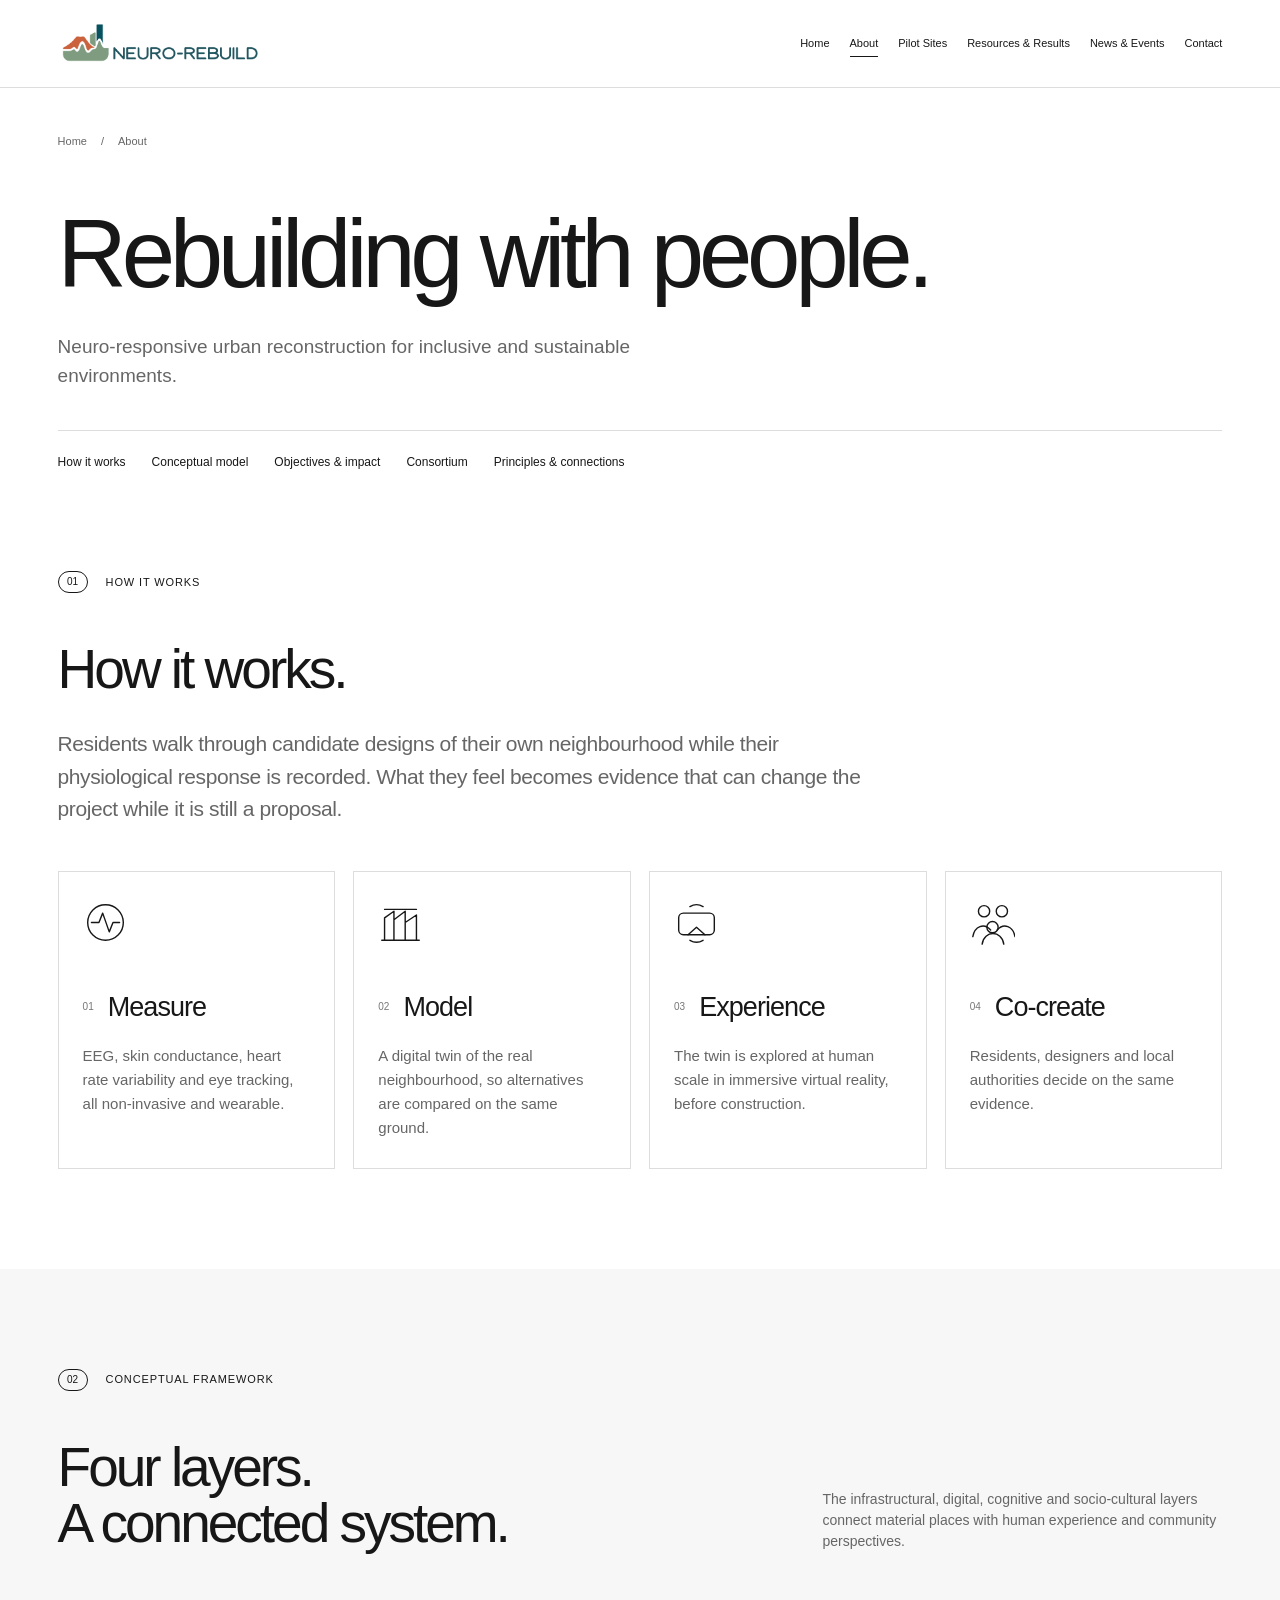
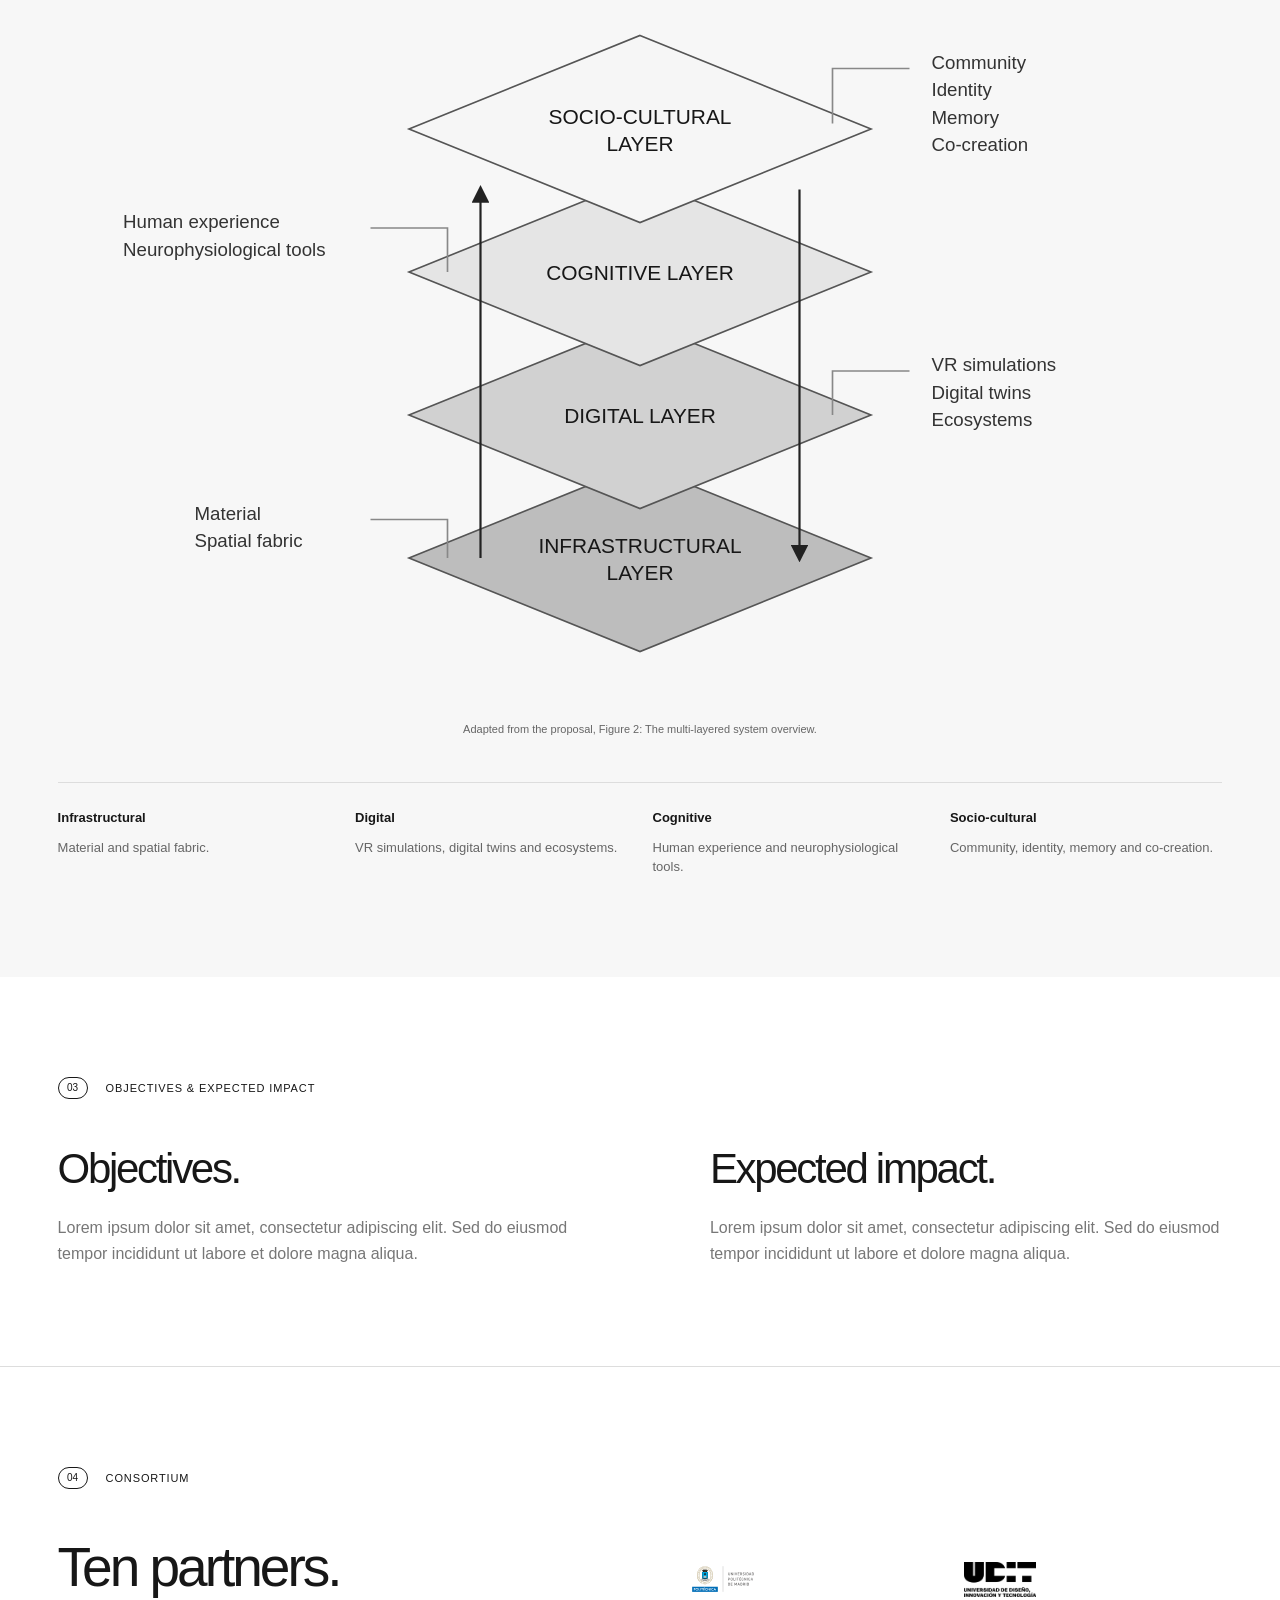
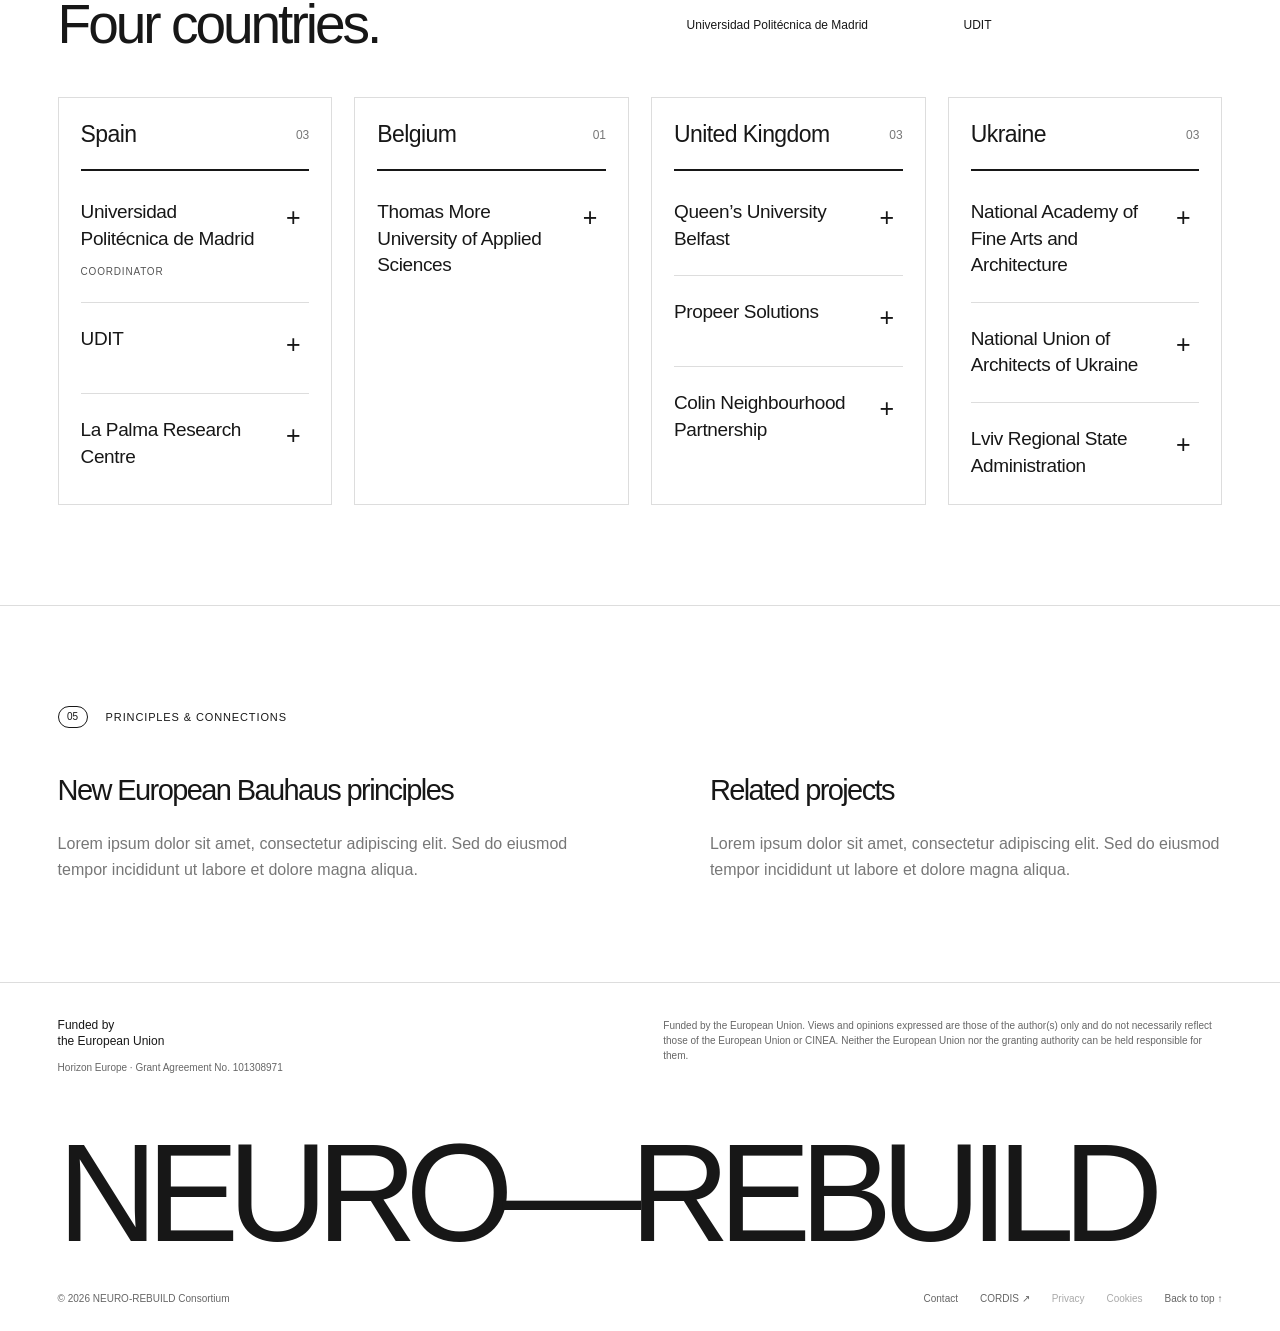
==== html/about.html @ ba74613d "subir web a github" ====
<!doctype html>
<html lang="en">
<head>
  <meta charset="utf-8">
  <meta name="viewport" content="width=device-width, initial-scale=1">
  <meta name="description" content="People-centred urban reconstruction. Explore the NEURO-REBUILD project, its approach and three pilot places.">
  <meta name="theme-color" content="#ffffff">
  <title>About — NEURO-REBUILD</title>
  <link rel="icon" href="../assets/favicon.svg" type="image/svg+xml">
  <link rel="stylesheet" href="../css/styles.css">
  <script src="../js/content.js" defer></script>
  <script src="../js/script.js" defer></script>
  <script src="../js/modules.js" defer></script>
<script src="../js/partners.js" defer></script>
</head>
<body id="top">
<a class="skip" href="#main">Skip to content</a>
<header class="header wrap"><a class="brand" href="index.html" aria-label="NEURO-REBUILD home"><img src="../assets/NeuroRebuild.png" alt="NEURO-REBUILD" width="2410" height="578"></a>

<button class="menu" aria-controls="navigation" aria-expanded="false" aria-label="Open menu"><span></span><span></span></button>

<nav id="navigation" aria-label="Main navigation"><a href="index.html">Home</a><a href="about.html" aria-current="page">About</a><a href="pilots.html">Pilot Sites</a><a href="resources.html">Resources & Results</a><a href="news.html">News &amp; Events</a><a href="contact.html">Contact</a></nav></header>

<main id="main">
<section class="page-hero wrap">
<div class="breadcrumb"><a href="index.html">Home</a><span>/</span><span>About</span></div>
<h1 class="destination-title">Rebuilding with people.</h1>
<p class="destination-intro">Neuro-responsive urban reconstruction for inclusive and sustainable environments.</p>
<nav class="about-sections" aria-label="About sections"><a href="#how-it-works">How it works</a><a href="#concept-model">Conceptual model</a><a href="#objectives">Objectives & impact</a><a href="#consortium">Consortium</a><a href="#principles">Principles & connections</a></nav></section>
<section class="section wrap how-it-works" id="how-it-works">
<div class="section-label"><span>01</span>HOW IT WORKS</div>
<h2>How it works.</h2>
<p class="how-intro">Residents walk through candidate designs of their own neighbourhood while their physiological response is recorded. What they feel becomes evidence that can change the project while it is still a proposal.</p>
<div class="methods-grid">
<article class="method-card"><svg viewBox="0 0 48 48" aria-hidden="true"><circle cx="24" cy="24" r="19"/><path d="M9 24h8l4-10 7 20 4-10h7"/></svg>
<h3><span>01</span>Measure</h3>
<p>EEG, skin conductance, heart rate variability and eye tracking, all non-invasive and wearable.</p></article>
<article class="method-card"><svg viewBox="0 0 48 48" aria-hidden="true"><path d="M4 43h40M7 43V19l10-7v31m0-22 12-9v31m0-19 12-8v27M7 10h34"/></svg>
<h3><span>02</span>Model</h3>
<p>A digital twin of the real neighbourhood, so alternatives are compared on the same ground.</p></article>
<article class="method-card"><svg viewBox="0 0 48 48" aria-hidden="true"><rect x="5" y="14" width="38" height="23" rx="5"/><path d="m15 37 9-8 9 8M17 7c5-3 9-3 14 0M17 43c5 3 9 3 14 0"/></svg>
<h3><span>03</span>Experience</h3>
<p>The twin is explored at human scale in immersive virtual reality, before construction.</p></article>
<article class="method-card"><svg viewBox="0 0 48 48" aria-hidden="true"><circle cx="15" cy="12" r="6"/><circle cx="34" cy="12" r="6"/><circle cx="24" cy="29" r="6"/><path d="M3 39c2-11 12-15 19-7m26 7c-2-11-12-15-19-7M13 47c2-15 21-15 23 0"/></svg>
<h3><span>04</span>Co-create</h3>
<p>Residents, designers and local authorities decide on the same evidence.</p></article></div></section>
<section class="section wrap conceptual-section" id="concept-model">
<div class="section-label"><span>02</span>CONCEPTUAL FRAMEWORK</div>
<div class="section-heading">
<h2>Four layers.<br>A connected system.</h2>
<p>The infrastructural, digital, cognitive and socio-cultural layers connect material places with human experience and community perspectives.</p></div>
<figure class="proposal-model"><img class="proposal-model-desktop" src="../assets/conceptual-model.svg" width="1000" height="640" alt="Four layers connected in both directions: infrastructural, digital, cognitive and socio-cultural. Their components are described below.">
<div class="proposal-model-mobile"><span class="eyebrow">EXCHANGE BETWEEN LAYERS ↕</span><ol><li><span>Socio-cultural</span>
<p>Community · Identity · Memory · Co-creation</p></li><li><span>Cognitive</span>
<p>Human experience · Neurophysiological tools</p></li><li><span>Digital</span>
<p>VR simulations · Digital twins · Ecosystems</p></li><li><span>Infrastructural</span>
<p>Material · Spatial fabric</p></li></ol></div><figcaption>Adapted from the proposal, Figure 2: The multi-layered system overview.</figcaption></figure><dl class="model-key">
<div><dt>Infrastructural</dt><dd>Material and spatial fabric.</dd></div>
<div><dt>Digital</dt><dd>VR simulations, digital twins and ecosystems.</dd></div>
<div><dt>Cognitive</dt><dd>Human experience and neurophysiological tools.</dd></div>
<div><dt>Socio-cultural</dt><dd>Community, identity, memory and co-creation.</dd></div></dl></section>
<section class="section wrap" id="objectives">
<div class="section-label"><span>03</span>OBJECTIVES & EXPECTED IMPACT</div>
<div class="about-copy-grid">
<div>
<h2>Objectives.</h2>
<p class="placeholder-copy">Lorem ipsum dolor sit amet, consectetur adipiscing elit. Sed do eiusmod tempor incididunt ut labore et dolore magna aliqua.</p></div>
<div>
<h2>Expected impact.</h2>
<p class="placeholder-copy">Lorem ipsum dolor sit amet, consectetur adipiscing elit. Sed do eiusmod tempor incididunt ut labore et dolore magna aliqua.</p></div></div></section>
<section class="section wrap consortium-section" id="consortium">
<div class="section-label"><span>04</span>CONSORTIUM</div>
<div class="section-heading">
<h2>Ten partners.<br>Four countries.</h2><div class="partner-rotation" data-partner-rotation aria-label="Consortium partners"><div class="partner-pair"><div class="rotating-partner"><span>Universidad Politécnica de Madrid</span></div><div class="rotating-partner"><span>UDIT</span></div></div></div></div>
<div class="partners-grid">
<section class="partner-country">
<h3>Spain<span>03</span></h3><ul><li data-partner><details class="partner-description"><summary><div><h4>Universidad Politécnica de Madrid</h4><span class="partner-role">Coordinator</span></div><span class="partner-toggle" aria-hidden="true">+</span></summary>
<p class="placeholder-copy">Lorem ipsum dolor sit amet, consectetur adipiscing elit. Sed do eiusmod tempor incididunt ut labore et dolore magna aliqua.</p></details></li><li data-partner><details class="partner-description"><summary><div><h4>UDIT</h4></div><span class="partner-toggle" aria-hidden="true">+</span></summary>
<p class="placeholder-copy">Lorem ipsum dolor sit amet, consectetur adipiscing elit. Sed do eiusmod tempor incididunt ut labore et dolore magna aliqua.</p></details></li><li data-partner><details class="partner-description"><summary><div><h4>La Palma Research Centre</h4></div><span class="partner-toggle" aria-hidden="true">+</span></summary>
<p class="placeholder-copy">Lorem ipsum dolor sit amet, consectetur adipiscing elit. Sed do eiusmod tempor incididunt ut labore et dolore magna aliqua.</p></details></li></ul></section>
<section class="partner-country">
<h3>Belgium<span>01</span></h3><ul><li data-partner><details class="partner-description"><summary><div><h4>Thomas More University of Applied Sciences</h4></div><span class="partner-toggle" aria-hidden="true">+</span></summary>
<p class="placeholder-copy">Lorem ipsum dolor sit amet, consectetur adipiscing elit. Sed do eiusmod tempor incididunt ut labore et dolore magna aliqua.</p></details></li></ul></section>
<section class="partner-country">
<h3>United Kingdom<span>03</span></h3><ul><li data-partner><details class="partner-description"><summary><div><h4>Queen’s University Belfast</h4></div><span class="partner-toggle" aria-hidden="true">+</span></summary>
<p class="placeholder-copy">Lorem ipsum dolor sit amet, consectetur adipiscing elit. Sed do eiusmod tempor incididunt ut labore et dolore magna aliqua.</p></details></li><li data-partner><details class="partner-description"><summary><div><h4>Propeer Solutions</h4></div><span class="partner-toggle" aria-hidden="true">+</span></summary>
<p class="placeholder-copy">Lorem ipsum dolor sit amet, consectetur adipiscing elit. Sed do eiusmod tempor incididunt ut labore et dolore magna aliqua.</p></details></li><li data-partner><details class="partner-description"><summary><div><h4>Colin Neighbourhood Partnership</h4></div><span class="partner-toggle" aria-hidden="true">+</span></summary>
<p class="placeholder-copy">Lorem ipsum dolor sit amet, consectetur adipiscing elit. Sed do eiusmod tempor incididunt ut labore et dolore magna aliqua.</p></details></li></ul></section>
<section class="partner-country">
<h3>Ukraine<span>03</span></h3><ul><li data-partner><details class="partner-description"><summary><div><h4>National Academy of Fine Arts and Architecture</h4></div><span class="partner-toggle" aria-hidden="true">+</span></summary>
<p class="placeholder-copy">Lorem ipsum dolor sit amet, consectetur adipiscing elit. Sed do eiusmod tempor incididunt ut labore et dolore magna aliqua.</p></details></li><li data-partner><details class="partner-description"><summary><div><h4>National Union of Architects of Ukraine</h4></div><span class="partner-toggle" aria-hidden="true">+</span></summary>
<p class="placeholder-copy">Lorem ipsum dolor sit amet, consectetur adipiscing elit. Sed do eiusmod tempor incididunt ut labore et dolore magna aliqua.</p></details></li><li data-partner><details class="partner-description"><summary><div><h4>Lviv Regional State Administration</h4></div><span class="partner-toggle" aria-hidden="true">+</span></summary>
<p class="placeholder-copy">Lorem ipsum dolor sit amet, consectetur adipiscing elit. Sed do eiusmod tempor incididunt ut labore et dolore magna aliqua.</p></details></li></ul></section></div></section>
<section class="section wrap" id="principles">
<div class="section-label"><span>05</span>PRINCIPLES & CONNECTIONS</div>
<div class="about-copy-grid">
<div>
<h3>New European Bauhaus principles</h3>
<p class="placeholder-copy">Lorem ipsum dolor sit amet, consectetur adipiscing elit. Sed do eiusmod tempor incididunt ut labore et dolore magna aliqua.</p></div>
<div>
<h3>Related projects</h3>
<p class="placeholder-copy">Lorem ipsum dolor sit amet, consectetur adipiscing elit. Sed do eiusmod tempor incididunt ut labore et dolore magna aliqua.</p></div></div></section></main><footer class="footer wrap">

<div class="footer-top">

<div class="funding">

<div>Funded by<br><strong>the European Union</strong><small>Horizon Europe · Grant Agreement No. 101308971</small></div></div>

<p>Funded by the European Union. Views and opinions expressed are those of the author(s) only and do not necessarily reflect those of the European Union or CINEA. Neither the European Union nor the granting authority can be held responsible for them.</p></div><a class="footer-wordmark" href="index.html" aria-label="NEURO REBUILD home">NEURO—<span>REBUILD</span></a>

<div class="footer-bottom"><span>© 2026 NEURO-REBUILD Consortium</span>

<div><a href="contact.html">Contact</a><a href="https://cordis.europa.eu/project/id/101308971" target="_blank" rel="noopener noreferrer">CORDIS ↗</a><span aria-disabled="true">Privacy</span><span aria-disabled="true">Cookies</span><a href="#top">Back to top ↑</a></div></div></footer>
</body>
</html>
---- css/styles.css ----
/* NEURO—REBUILD / Editorial redesign. Local assets, no dependencies. */
:root {
  --paper:#ededed;
  --ink:#252525;
  --muted:#767676;
  --line:#cbcbcb;
  --green:#393939;
  --lime:#dadada;
  --pad:4.5vw;
  --ease:cubic-bezier(.2,.7,.2,1)}

* {
  box-sizing:border-box}
html {
  scroll-behavior:smooth;
  scroll-padding-top:30px}
body {
  margin:0;
  background:var(--paper);
  color:var(--ink);
  font-family:Arial,Helvetica,sans-serif;
  font-size:16px;
  line-height:1.5}
a {
  color:inherit;
  text-decoration:none}
button,input {
  font:inherit;
  color:inherit}
button,a,input,summary {
  -webkit-tap-highlight-color:transparent}
button,summary {
  cursor:pointer}
button:disabled,[aria-disabled=true] {
  cursor:default}
button:disabled {
  opacity:.44}
a:focus-visible,button:focus-visible,summary:focus-visible,input:focus-visible {
  outline:2px solid var(--green);
  outline-offset:6px}
p {
  margin:0 0 24px;
  color:var(--muted)}
h1,h2,h3 {
  margin:0;
  font-weight:400;
  letter-spacing:-.055em;
  line-height:1.03}
h2 {
  font-size:clamp(34px,4.3vw,70px)}
h3 {
  font-size:30px}
figure {
  margin:0}
img {
  display:block;
  max-width:100%}
.wrap {
  padding-left:var(--pad);
  padding-right:var(--pad)}
.section {
  padding-top:100px;
  padding-bottom:100px}
.muted {
  color:var(--muted)}
.eyebrow,.section-label,.hero-meta,.hero-index,.card-meta,.resource-summary {
  font-family:Arial,Helvetica,sans-serif;
  font-size:11px;
  letter-spacing:.08em;
  text-transform:uppercase}
.section-label {
  display:flex;
  align-items:center;
  gap:18px;
  margin-bottom:48px}
.section-label>span {
  border:1px solid currentColor;
  min-width:30px;
  height:22px;
  padding:2px 7px;
  border-radius:20px;
  text-align:center;
  font-size:10px;
  letter-spacing:0}
.button {
  display:inline-flex;
  align-items:center;
  justify-content:space-between;
  gap:26px;
  padding:12px 19px;
  border:1px solid var(--ink);
  border-radius:30px;
  background:var(--ink);
  color:var(--paper);
  font-size:12px;
  line-height:1.4;
  white-space:nowrap;
  transition:background .25s,transform .25s}
.button span {
  font-size:20px;
  line-height:1}
.button.light {
  background:transparent;
  color:var(--ink)}
.button:not(:disabled):hover {
  transform:translateY(-3px);
  background:var(--green);
  color:var(--paper)}
.skip {
  position:absolute;
  top:-100px;
  left:15px;
  z-index:20;
  background:var(--paper);
  padding:10px}
.skip:focus {
  top:15px}
.header {
  height:88px;
  display:flex;
  align-items:center;
  justify-content:space-between;
  border-bottom:1px solid var(--line);
  gap:20px}
.brand {
  font-size:21px;
  letter-spacing:-.065em;
  display:flex;
  align-items:center;
  font-weight:600;
  white-space:nowrap}
.brand-dot {
  width:7px;
  height:7px;
  border-radius:50%;
  background:var(--green);
  margin:0 0 12px 4px}
.header nav {
  display:flex;
  align-items:center;
  gap:32px;
  font-size:12px}
.header nav a {
  position:relative}
.header nav a:after {
  content:'';
  height:1px;
  background:var(--ink);
  position:absolute;
  bottom:-5px;
  left:0;
  width:0;
  transition:width .3s}
.header nav a:hover:after,.header nav a[aria-current=page]:after {
  width:100%}
.nav-contact {
  margin-left:40px;
  color:var(--muted)}
.menu {
  display:none}
.hero {
  padding-top:42px;
  padding-bottom:35px}
.hero-meta {
  display:flex;
  justify-content:space-between;
  margin-bottom:34px}
.hero-meta>span:first-child {
  display:flex;
  align-items:center;
  gap:8px}
.status-dot {
  display:inline-block;
  width:6px;
  height:6px;
  background:var(--green);
  border-radius:50%}
.hero h1 {
  font-size:clamp(58px,8.6vw,155px);
  letter-spacing:-.075em;
  line-height:.93}
.hero h1>span {
  display:block;
  margin-left:21%}
.hero h1 br {
  display:none}
.hero h1 .last-line {
  text-align:right;
  margin-left:0}
.hero-bottom {
  display:grid;
  grid-template-columns:1fr 1.15fr auto;
  align-items:end;
  gap:30px;
  margin-top:38px}
.hero-index {
  font-size:9px;
  color:var(--muted)}
.hero-bottom p {
  font-size:13px;
  margin:0;
  line-height:1.4}
.hero-actions {
  display:flex;
  gap:9px}
.photo {
  position:relative;
  overflow:hidden;
  background:#d6d6d6}
.photo img {
  width:100%;
  height:100%;
  object-fit:cover;
  filter:saturate(.62);
  transition:transform 1.2s var(--ease)}
.photo:hover img {
  transform:scale(1.025)}
.photo figcaption {
  position:absolute;
  left:24px;
  bottom:18px;
  color:white;
  text-shadow:0 1px 6px #000000;
  font-size:10px;
  letter-spacing:.035em}
.photo:after {
  content:'';
  position:absolute;
  inset:65% 0 0;
  background:linear-gradient(transparent,#00000055);
  pointer-events:none}
.photo figcaption {
  z-index:1}
.hero-photo {
  height:560px}
.hero-photo img {
  object-position:center 46%}
.intro-grid {
  display:grid;
  grid-template-columns:1.2fr 1fr;
  gap:12%}
.intro-grid p {
  font-size:15px;
  max-width:530px}
.intro-grid .lead {
  color:var(--ink);
  font-size:23px;
  line-height:1.3;
  letter-spacing:-.03em}
.stats {
  display:grid;
  grid-template-columns:repeat(3,1fr);
  margin-top:65px;
  border-top:1px solid var(--line)}
.stats>div {
  display:flex;
  align-items:flex-end;
  gap:30px;
  border-right:1px solid var(--line);
  padding:22px 30px 0 0}
.stats>div+div {
  padding-left:30px}
.stats>div:last-child {
  border:0}
.stats strong {
  font-size:72px;
  font-weight:400;
  letter-spacing:-.06em;
  line-height:1}
.stats span {
  font-size:12px;
  color:var(--muted);
  padding-bottom:5px}
.approach {
  border-top:1px solid var(--line);
  border-bottom:1px solid var(--line)}
.approach-grid {
  display:grid;
  grid-template-columns:1fr 1.15fr;
  gap:12%}
.approach h2 {
  font-size:clamp(38px,4.1vw,65px)}
.process-photo {
  height:260px;
  margin-top:45px;
  max-width:430px}
.process-row {
  border-top:1px solid var(--line)}
.process-row:last-of-type {
  border-bottom:1px solid var(--line)}
.process-row summary {
  list-style:none;
  display:grid;
  grid-template-columns:36px 1fr 22px;
  gap:15px;
  padding:28px 0;
  align-items:center}
.process-row summary::-webkit-details-marker {
  display:none}
.row-number {
  font-size:11px;
  color:var(--muted)}
.process-row h3 {
  font-size:25px;
  letter-spacing:-.035em}
.plus {
  font-size:25px;
  font-weight:300;
  text-align:center;
  transition:transform .3s}
.process-row[open] .plus {
  transform:rotate(45deg)}
.process-content {
  padding:0 38px 28px 51px}
.process-content>span {
  font-size:10px;
  letter-spacing:.07em;
  text-transform:uppercase;
  color:var(--green)}
.process-content p {
  font-size:14px;
  margin:15px 0 0;
  max-width:440px}
.process-note {
  font-size:12px;
  margin-top:25px}
.process-note span {
  font-size:22px;
  margin-right:12px;
  vertical-align:middle}
.section-heading {
  display:flex;
  justify-content:space-between;
  gap:60px;
  align-items:flex-end;
  margin-bottom:45px}
.section-heading p {
  max-width:370px;
  font-size:14px;
  margin:0}
.pilots-grid {
  display:grid;
  grid-template-columns:repeat(3,1fr);
  gap:16px}
.pilot-card {
  display:block;
  background:#e2e2e2;
  padding:25px;
  min-height:290px;
  position:relative;
  transition:background .35s,color .35s,transform .35s}
.pilot-card:nth-child(2) {
  background:#d9d9d9}
.pilot-card:nth-child(3) {
  background:#d7d7d7}
.pilot-card:hover {
  background:var(--green);
  color:var(--paper);
  transform:translateY(-5px)}
.card-meta {
  display:flex;
  justify-content:space-between;
  align-items:center;
  font-size:10px}
.card-meta span:last-child {
  font-size:27px;
  transition:transform .3s}
.pilot-card:hover .card-meta span:last-child {
  transform:translate(4px,-4px)}
.pilot-card h3 {
  font-size:clamp(42px,4.4vw,70px);
  margin-top:60px;
  margin-bottom:35px}
.pilot-bottom {
  display:flex;
  justify-content:space-between;
  gap:10px;
  border-top:1px solid #77777766;
  padding-top:15px;
  font-size:11px}
.pilot-bottom span:last-child {
  opacity:.6}
.journey {
  background:var(--green);
  color:var(--paper)}
.journey p {
  color:#c4c4c4}
.journey .section-label {
  color:#c4c4c4}
.timeline {
  display:grid;
  grid-template-columns:repeat(3,1fr);
  border-top:1px solid #8b8b8b;
  margin-top:65px}
.timeline>div {
  padding-top:30px;
  position:relative}
.timeline-dot {
  position:absolute;
  left:0;
  top:-4px;
  background:var(--lime);
  width:7px;
  height:7px;
  border-radius:50%}
.timeline small {
  font-size:10px;
  letter-spacing:.07em;
  color:#c2c2c2}
.timeline h3 {
  font-size:23px;
  margin-top:15px;
  letter-spacing:-.025em}
.journey-link {
  display:flex;
  align-items:center;
  justify-content:space-between;
  margin-top:65px}
.status {
  font-size:12px;
  color:#cacaca}
.status .status-dot {
  background:var(--lime);
  margin-right:8px;
  box-shadow:0 0 0 4px #dadada12}
.journey .button.light {
  border-color:#b9b9b9;
  color:var(--paper)}
.connect .section-heading {
  margin:0}
.connect .section-heading>div {
  max-width:370px}
.connect p {
  margin-bottom:25px}
.footer {
  border-top:1px solid var(--line);
  padding-top:35px;
  padding-bottom:25px}
.footer-top {
  display:grid;
  grid-template-columns:1fr 1.2fr;
  gap:12%;
  margin-bottom:50px}
.funding {
  display:flex;
  gap:15px;
  font-size:12px;
  line-height:1.3}
.funding strong {
  font-weight:500}
.funding small {
  display:block;
  color:var(--muted);
  font-size:10px;
  margin-top:12px}
.eu-mark {
  font-size:40px;
  line-height:1;
  color:var(--green)}
.footer-top>p {
  font-size:10px;
  margin:0}
.footer-wordmark {
  font-size:10.85vw;
  letter-spacing:-.082em;
  line-height:1;
  display:block;
  white-space:nowrap}
.footer-bottom {
  display:flex;
  justify-content:space-between;
  gap:20px;
  font-size:10px;
  color:var(--muted);
  margin-top:28px}
.footer-bottom>div {
  display:flex;
  gap:22px}
.footer-bottom [aria-disabled=true] {
  opacity:.55}
.footer-bottom a:hover {
  text-decoration:underline}
.page-hero {
  padding-top:45px;
  padding-bottom:65px}
.breadcrumb {
  display:flex;
  gap:14px;
  font-size:11px;
  color:var(--muted);
  margin-bottom:55px}
.breadcrumb a:hover {
  text-decoration:underline}
.pilot-title {
  display:flex;
  justify-content:space-between;
  align-items:flex-end;
  gap:40px;
  margin-bottom:45px}
.pilot-title h1 {
  font-size:clamp(90px,14vw,210px)}
.pilot-title p {
  font-size:15px;
  margin:14px 0 0}
.pilot-title .eyebrow {
  color:var(--green)}
.pilot-switch {
  display:flex;
  gap:30px;
  border-top:1px solid var(--line);
  padding-top:20px;
  font-size:12px}
.pilot-switch a {
  color:var(--muted)}
.pilot-switch a[aria-current=page] {
  color:var(--ink);
  text-decoration:underline;
  text-underline-offset:5px}
.pilot-overview {
  padding-top:20px;
  padding-bottom:60px}
.pilot-overview .section-label {
  margin-bottom:30px}
.pilot-photo {
  height:500px}
.pilot-photo img {
  object-position:center 50%}
.pilot-layout {
  display:grid;
  grid-template-columns:1fr 2.2fr;
  gap:9%}
.toc {
  display:flex;
  flex-direction:column;
  align-items:flex-start;
  gap:14px;
  position:sticky;
  top:35px;
  align-self:start;
  font-size:13px}
.toc>.eyebrow {
  margin-bottom:15px;
  color:var(--muted)}
.toc a:hover {
  text-decoration:underline}
.pilot-copy>section {
  border-top:1px solid var(--line);
  padding:35px 0}
.pilot-copy>section:first-child {
  padding-top:0;
  border:0}
.pilot-copy .section-label {
  margin-bottom:28px}
.pilot-copy h2 {
  font-size:44px;
  margin-bottom:30px}
.pilot-copy h3 {
  font-size:33px;
  margin-bottom:22px}
.pilot-copy p {
  font-size:16px;
  max-width:650px}
.text-button {
  border:0;
  border-bottom:1px solid var(--line);
  padding:8px 0;
  background:none;
  font-size:13px}
.text-button span {
  margin-left:25px}
.involved {
  display:flex;
  justify-content:space-between;
  align-items:center;
  background:#e1e1e1}
.involved .section-label {
  margin-bottom:30px}
.resources-hero h1 {
  font-size:clamp(50px,7.5vw,120px);
  line-height:1}
.offset {
  margin-left:15%}
.resource-intro {
  display:flex;
  justify-content:space-between;
  gap:40px;
  margin-top:45px}
.resource-intro p {
  font-size:18px;
  max-width:480px;
  margin:0}
.resource-controls {
  display:flex;
  justify-content:space-between;
  align-items:center;
  gap:25px;
  border-top:1px solid var(--line);
  border-bottom:1px solid var(--line);
  padding:18px 0}
.tabs {
  display:flex;
  gap:24px;
  flex-wrap:wrap}
.filter-tab {
  border:0;
  background:none;
  padding:5px 0;
  font-size:13px;
  color:var(--muted)}
.filter-tab[aria-pressed=true] {
  color:var(--ink);
  text-decoration:underline;
  text-underline-offset:6px}
.search {
  display:flex;
  align-items:center;
  gap:10px;
  max-width:220px}
.search>span {
  font-size:28px}
.search input {
  border:0;
  background:none;
  width:100%;
  font-size:13px;
  min-width:0;
  padding:7px 0;
  outline-offset:2px}
.resource-summary {
  display:flex;
  justify-content:space-between;
  color:var(--muted);
  padding:25px 0 10px;
  font-size:9px}
.resource-row {
  display:grid;
  grid-template-columns:65px 1fr 100px;
  gap:24px;
  border-bottom:1px solid var(--line);
  padding:38px 0}
.resource-number {
  font-size:14px;
  color:var(--muted)}
.resource-row h2 {
  font-size:34px;
  margin:14px 0 16px}
.resource-row p {
  font-size:14px;
  margin:0}
.resource-row .eyebrow {
  color:var(--muted);
  font-size:9px}
.resource-action {
  display:flex;
  justify-content:space-between;
  align-items:center;
  align-self:center;
  background:none;
  border:0;
  gap:14px;
  font-size:11px}
.resource-action span:last-child {
  font-size:28px}
.resource-section {
  padding-bottom:90px}
.empty {
  padding:60px 0}
.empty p {
  margin-top:15px}
.platform {
  display:grid;
  grid-template-columns:1fr 1.1fr;
  gap:10%;
  align-items:center;
  border-top:1px solid var(--line)}
.platform .section-label {
  margin-bottom:30px}
.platform h2 {
  margin-bottom:25px}
.platform p {
  font-size:15px;
  max-width:400px}
.platform-photo {
  height:380px}
.platform-status {
  font-size:10px;
  display:block;
  margin-top:15px;
  text-transform:uppercase;
  letter-spacing:.08em;
  color:var(--muted)}
[hidden] {
  display:none!important}
.reveal {
  opacity:1;
  transform:none}
.reveal.pending {
  opacity:0;
  transform:translateY(20px)}
.reveal.visible {
  animation:enter .65s var(--ease) both}
.hero h1 {
  animation:enter .85s var(--ease) both}
@keyframes enter {
  from {
  opacity:0;
  transform:translateY(20px)}
to {
  opacity:1;
  transform:translateY(0)}
}

@media(min-width:1800px) {
  :root {
  --pad:max(4.5vw,calc((100vw - 1640px)/2))}
.hero h1 {
  font-size:150px}
.footer-wordmark {
  font-size:185px}
}

@media(max-width:1050px) {
  .header nav {
  gap:20px}
.nav-contact {
  margin-left:10px}
.hero-bottom {
  grid-template-columns:1fr auto}
.hero-index {
  display:none}
.hero-actions .button {
  gap:14px}
.section {
  padding-top:70px;
  padding-bottom:70px}
.hero-photo {
  height:420px}
.stats>div {
  gap:18px}
.stats strong {
  font-size:55px}
.stats span {
  font-size:10px}
.approach-grid {
  gap:7%}
.process-row h3 {
  font-size:22px}
.pilot-card {
  padding:20px;
  min-height:260px}
.pilot-bottom {
  flex-direction:column}
.pilot-card h3 {
  margin-top:50px}
.footer-wordmark {
  font-size:10.7vw}
.tabs {
  gap:16px}
.resource-intro p {
  max-width:400px}
}

@media(max-width:700px) {
  :root {
  --pad:6vw}
.header {
  height:74px}
.brand {
  font-size:19px}
.menu {
  display:flex;
  flex-direction:column;
  justify-content:center;
  gap:6px;
  width:40px;
  height:40px;
  border:0;
  background:none;
  padding:8px}
.menu span {
  height:1px;
  width:24px;
  background:var(--ink);
  transition:transform .25s}
.menu[aria-expanded=true] span:first-child {
  transform:translateY(3.5px) rotate(45deg)}
.menu[aria-expanded=true] span:last-child {
  transform:translateY(-3.5px) rotate(-45deg)}
.header nav {
  display:none;
  position:absolute;
  left:0;
  right:0;
  top:74px;
  background:var(--paper);
  padding:30px var(--pad);
  border-bottom:1px solid var(--line);
  z-index:10;
  align-items:flex-start;
  gap:23px;
  font-size:18px;
  box-shadow:0 12px 20px #25252510}
.header nav.open {
  display:flex;
  flex-direction:column}
.nav-contact {
  margin:0;
  font-size:14px}
.hero {
  padding-top:26px;
  padding-bottom:30px}
.hero-meta {
  font-size:8px;
  letter-spacing:.03em;
  margin-bottom:35px;
  gap:10px}
.hero-meta>span:first-child {
  gap:6px}
.status-dot {
  width:5px;
  height:5px}
.hero h1 {
  font-size:clamp(39px,10.3vw,70px);
  line-height:1;
  letter-spacing:-.07em}
.hero h1>span {
  margin-left:8%}
.hero h1 .last-line {
  margin-top:3px}
.hero-bottom {
  display:block;
  margin-top:30px}
.hero-bottom p {
  font-size:13px;
  max-width:300px}
.hero-actions {
  margin-top:23px;
  justify-content:space-between;
  gap:8px}
.hero-actions .button {
  font-size:11px;
  padding:11px 15px;
  gap:15px}
.hero-photo {
  height:350px}
.hero-photo img {
  object-position:53% center}
.photo figcaption {
  left:17px;
  bottom:13px;
  font-size:8px;
  max-width:90%}
.section {
  padding-top:54px;
  padding-bottom:54px}
.section-label {
  font-size:9px;
  margin-bottom:30px;
  gap:12px}
.section-label>span {
  font-size:9px;
  min-width:27px;
  height:21px}
h2 {
  font-size:38px}
.intro-grid {
  display:block}
.intro-grid h2 {
  margin-bottom:30px}
.intro-grid p {
  font-size:14px}
.intro-grid .lead {
  font-size:21px;
  max-width:320px}
.stats {
  margin-top:35px}
.stats>div,.stats>div+div {
  display:block;
  padding:15px 10px 0 12px}
.stats>div:first-child {
  padding-left:0}
.stats strong {
  font-size:43px;
  display:block;
  margin-bottom:15px}
.stats span {
  font-size:9px;
  line-height:1.5;
  display:block}
.approach-grid {
  display:block}
.approach h2 {
  font-size:42px}
.process-photo {
  height:225px;
  margin-top:30px;
  max-width:none}
.process {
  margin-top:35px}
.process-row summary {
  grid-template-columns:23px 1fr 20px;
  gap:13px;
  padding:24px 0}
.process-row h3 {
  font-size:23px}
.process-content {
  padding-left:36px;
  padding-right:15px}
.section-heading {
  display:block;
  margin-bottom:30px}
.section-heading p {
  font-size:14px;
  margin-top:25px}
.pilots-grid {
  grid-template-columns:1fr;
  gap:12px}
.pilot-card {
  min-height:210px;
  padding:22px}
.pilot-card h3 {
  font-size:54px;
  margin:30px 0 26px}
.pilot-bottom {
  flex-direction:row;
  font-size:10px}
.timeline {
  grid-template-columns:1fr;
  border:0;
  border-left:1px solid #8b8b8b;
  gap:38px;
  margin:40px 0 0 4px}
.timeline>div {
  padding:0 0 0 25px}
.timeline-dot {
  top:5px;
  left:-4px}
.timeline h3 {
  font-size:25px;
  margin-top:8px}
.journey-link {
  align-items:flex-start;
  gap:25px;
  flex-direction:column;
  margin-top:40px}
.connect .section-heading>div {
  max-width:none}
.connect .section-heading p {
  margin-bottom:24px}
.footer {
  padding-top:30px}
.footer-top {
  display:block;
  margin-bottom:35px}
.funding {
  margin-bottom:25px}
.footer-top>p {
  font-size:10px;
  max-width:440px}
.footer-wordmark {
  font-size:16.6vw;
  line-height:.95;
  white-space:normal;
  letter-spacing:-.08em}
.footer-wordmark span {
  display:block}
.footer-bottom {
  flex-direction:column-reverse;
  gap:23px;
  margin-top:28px;
  font-size:9px}
.footer-bottom>div {
  gap:15px;
  flex-wrap:wrap}
.footer-bottom>div>a {
  margin-left:auto}
.page-hero {
  padding-top:28px;
  padding-bottom:40px}
.breadcrumb {
  font-size:10px;
  margin-bottom:35px}
.pilot-title {
  display:block;
  margin-bottom:30px}
.pilot-title h1 {
  font-size:90px;
  overflow-wrap:anywhere}
.pilot-title>div {
  margin-top:28px}
.pilot-title p {
  font-size:14px}
.pilot-switch {
  gap:25px;
  font-size:12px}
.pilot-overview {
  padding-top:15px;
  padding-bottom:35px}
.pilot-photo {
  height:310px}
.pilot-layout {
  display:block}
.toc {
  position:static;
  display:grid;
  grid-template-columns:1fr 1fr;
  font-size:12px;
  gap:15px;
  margin-bottom:40px;
  padding-bottom:30px;
  border-bottom:1px solid var(--line)}
.toc>.eyebrow {
  grid-column:1/-1;
  margin-bottom:5px}
.pilot-copy h2 {
  font-size:38px}
.pilot-copy h3 {
  font-size:31px}
.pilot-copy p {
  font-size:14px}
.pilot-copy>section {
  padding:30px 0}
.involved {
  display:block}
.involved>.button {
  margin-top:30px}
.resources-hero h1 {
  font-size:clamp(42px,10vw,66px)}
.offset {
  margin:0;
  display:block}
.resource-intro {
  display:block;
  margin-top:30px}
.resource-intro p {
  font-size:16px;
  margin-top:18px}
.resource-controls {
  display:block}
.tabs {
  gap:20px;
  row-gap:10px}
.filter-tab {
  font-size:12px}
.search {
  max-width:none;
  border-top:1px solid var(--line);
  margin-top:17px;
  padding-top:10px}
.resource-summary {
  font-size:8px}
.resource-row {
  grid-template-columns:22px 1fr;
  gap:14px;
  padding:28px 0}
.resource-row h2 {
  font-size:28px}
.resource-row p {
  font-size:13px}
.resource-number {
  font-size:11px}
.resource-action {
  grid-column:2;
  justify-content:flex-start;
  padding:0}
.resource-section {
  padding-bottom:50px}
.platform {
  display:block}
.platform-photo {
  margin-top:35px;
  height:270px}
.platform p {
  font-size:14px}
}

@media(prefers-reduced-motion:reduce) {
  html {
  scroll-behavior:auto}
*,*:before,*:after {
  animation:none!important;
  transition:none!important}
.reveal.pending {
  opacity:1;
  transform:none}
}

/* D1.2 visual modules: fixed geography, conceptual layers and public timeline. */
.header nav{gap:20px;font-size:11px}.nav-unavailable{color:var(--muted);opacity:.65;white-space:nowrap}.destination-title{font-size:clamp(46px,7.5vw,115px);max-width:1100px}.destination-intro{font-size:19px;max-width:650px;margin-top:30px;margin-bottom:0}.about-principles{background:#e2e2e2}.consortium-link{display:block;text-decoration:underline;font-size:13px;margin:0 0 25px}.pilot-map-module{display:grid;grid-template-columns:minmax(0,2fr) minmax(240px,.85fr);border:1px solid var(--line);background:#e5e5e5}.geographic-map{position:relative;align-self:center;isolation:isolate}.geographic-map>img{width:100%;height:auto;aspect-ratio:10/7}.map-heading{position:absolute;top:20px;left:20px;font-size:9px;letter-spacing:.08em;color:#5e5e5e}.map-credit{position:absolute;bottom:12px;right:15px;font-size:9px;color:#5e5e5e}.ocean-label{position:absolute;top:46%;left:8%;font-size:10px;letter-spacing:.16em;color:#878787;text-align:center}.canary-label{position:absolute;bottom:2%;left:9%;font-size:8px;letter-spacing:.05em;color:#5e5e5e}.map-marker{position:absolute;left:var(--x);top:var(--y);border:0;background:transparent;padding:0;width:44px;height:44px;transform:translate(-50%,-50%);display:grid;place-items:center;z-index:2;color:var(--green)}.marker-dot{width:13px;height:13px;background:var(--green);border:3px solid var(--paper);border-radius:50%;box-shadow:0 0 0 1px var(--green);transition:box-shadow .25s,transform .25s}.marker-name{position:absolute;left:33px;top:8px;background:var(--paper);border:1px solid #b6b6b6;border-radius:30px;padding:5px 11px;font-size:12px;font-weight:500;white-space:nowrap;transition:background .25s,color .25s}.marker-kyiv .marker-name{left:auto;right:33px}.map-marker[aria-pressed=true] .marker-name,.map-marker:hover .marker-name{background:var(--green);border-color:var(--green);color:var(--paper)}.map-marker[aria-pressed=true] .marker-dot,.map-marker:hover .marker-dot{box-shadow:0 0 0 7px #39393922,0 0 0 1px var(--green);transform:scale(1.1)}.map-marker:focus-visible{outline:2px solid var(--green);outline-offset:0;border-radius:50%}.map-card{background:var(--paper);border-left:1px solid var(--line);min-width:0}.map-card figure{position:relative;height:180px;overflow:hidden}.map-card figure img{width:100%;height:100%;object-fit:cover;filter:saturate(.65)}.map-card figcaption{position:absolute;bottom:9px;left:12px;font-size:8px;color:white;text-shadow:0 1px 5px #000000;background:#38383866;padding:2px 4px}.map-card-copy{padding:25px}.map-card h3{font-size:40px;margin:15px 0 20px}.map-card p{font-size:13px;margin-bottom:25px}.map-card .eyebrow{font-size:9px;color:var(--muted)}.map-card .button{font-size:11px;padding:10px 14px;gap:18px}.map-instruction{font-size:11px;margin:14px 0 28px}.equivalent-pilot-links .pilot-card{min-height:0;background:transparent;padding:20px 0 10px;border-top:1px solid var(--line)}.equivalent-pilot-links .pilot-card:hover{background:transparent;color:var(--green);transform:none}.equivalent-pilot-links .pilot-card h3{font-size:34px;margin:20px 0}.equivalent-pilot-links .pilot-bottom{border:0;padding:0}.concept-model{margin-bottom:65px}.concept-grid{position:relative;display:grid;grid-template-columns:1fr 1fr;gap:100px 190px;background:#e3e3e3;padding:35px}.concept-grid:before,.concept-grid:after{content:'';position:absolute;left:25%;top:50%;width:50%;height:1px;background:#adadad;transform:rotate(25deg)}.concept-grid:after{transform:rotate(-25deg)}.concept-layer{background:var(--paper);padding:25px;z-index:1;border:1px solid #cccccc;min-height:150px}.concept-layer>span{font-size:9px;letter-spacing:.06em;color:var(--muted)}.concept-layer h3{font-size:26px;margin:14px 0}.concept-layer p{font-size:13px;margin:0;max-width:330px}.concept-core{position:absolute;left:50%;top:50%;transform:translate(-50%,-50%);width:150px;height:150px;border-radius:50%;display:flex;flex-direction:column;justify-content:center;align-items:center;text-align:center;background:var(--green);color:var(--paper);z-index:2;box-shadow:0 0 0 10px #e3e3e3}.concept-core>span{font-size:23px;line-height:1;letter-spacing:-.04em}.concept-core small{font-size:9px;margin-top:12px;color:#c4c4c4}.concept-flow{display:flex;align-items:center;justify-content:space-between;gap:14px;border-bottom:1px solid var(--line);padding:25px 12px;font-size:12px}.concept-flow b{font-weight:400;font-size:23px;color:var(--muted)}.feedback-loop{display:flex;justify-content:center;gap:18px;align-items:center;font-size:11px;color:var(--green);padding:15px 0}.feedback-loop>span{font-size:24px}.public-timeline{margin-top:70px}.timeline-track{height:1px;background:#8e8e8e;position:relative}.timeline-progress{height:2px;background:var(--lime);width:var(--progress,0%)}.timeline-current{position:absolute;left:var(--progress,0%);bottom:0;white-space:nowrap}.timeline-current>i{position:absolute;width:9px;height:9px;bottom:-4px;left:-4px;background:var(--lime);border-radius:50%;box-shadow:0 0 0 5px #dadada19}.timeline-current>span{display:block;font-size:10px;color:var(--lime);padding-bottom:15px}.timeline-current.near-end>span{transform:translateX(-100%)}.timeline-range{display:flex;justify-content:space-between;font-size:11px;color:#c9c9c9;margin:20px 0 35px}.milestone-list{display:flex;gap:15px;flex-wrap:wrap}.milestone{background:transparent;color:var(--paper);border:1px solid #7b7b7b;display:grid;grid-template-columns:1fr 25px;text-align:left;padding:20px;min-width:220px;flex:1;gap:10px;transition:background .25s}.milestone>span:first-child,.milestone>time{font-size:10px;grid-column:1;letter-spacing:.05em;text-transform:uppercase;color:#c7c7c7}.milestone strong{grid-column:1;font-size:21px;font-weight:400;letter-spacing:-.03em}.milestone>span:last-child{grid-column:2;grid-row:1/3;align-self:center;font-size:25px}.milestone:hover,.milestone[aria-pressed=true]{background:#dadada19;border-color:#c4c4c4}.milestone:focus-visible,.journey a:focus-visible{outline-color:var(--lime)}.milestone-detail{padding:25px 0;border-bottom:1px solid #7b7b7b}.milestone-detail h3{font-size:24px}.milestone-detail p{font-size:14px;margin:15px 0}.milestone-detail a{font-size:12px;text-decoration:underline;text-underline-offset:4px}.published-record{border-top:1px solid var(--line);padding:25px 0}.published-record h3{margin:15px 0}.published-record h3 a:hover{text-decoration:underline}.record-body{max-width:750px;margin:40px 0}.record-body p{font-size:18px;line-height:1.6}
@media(max-width:1200px) and (min-width:701px){.header{height:auto;min-height:88px;flex-wrap:wrap;padding-top:22px;padding-bottom:22px;gap:18px}.header nav{flex:1 0 100%;justify-content:space-between;gap:12px;font-size:11px}.concept-grid{gap:80px 140px;padding:25px}.concept-layer{padding:20px}.concept-layer h3{font-size:23px}.concept-core{width:125px;height:125px}.concept-core>span{font-size:21px}.map-card-copy{padding:20px}.map-card h3{font-size:33px}.map-card figure{height:150px}}
@media(max-width:700px){.header nav{font-size:17px;gap:21px}.nav-unavailable{font-size:15px}.pilot-map-module{grid-template-columns:1fr}.geographic-map{min-height:250px}.geographic-map>img{min-height:250px}.map-heading{top:12px;left:12px;font-size:7px}.map-credit{font-size:7px;right:8px;bottom:7px}.marker-name{font-size:11px;padding:4px 9px;top:9px;left:30px}.marker-kyiv .marker-name{right:30px}.marker-dot{width:12px;height:12px}.canary-label{font-size:6px;bottom:1%;left:11%}.ocean-label{font-size:7px;left:6%}.map-card{border-left:0;border-top:1px solid var(--line);display:grid;grid-template-columns:100px minmax(0,1fr)}.map-card figure{height:100%;min-height:240px}.map-card figcaption{font-size:7px;left:5px;right:5px;bottom:6px}.map-card-copy{padding:20px 16px}.map-card h3{font-size:32px;margin:10px 0 15px}.map-card p{font-size:12px;margin-bottom:18px}.map-card .eyebrow{font-size:8px}.map-card .button{padding:9px 12px;font-size:10px;gap:10px}.map-instruction{font-size:10px;line-height:1.5}.equivalent-pilot-links{gap:15px}.equivalent-pilot-links .pilot-card{padding-top:15px}.equivalent-pilot-links .pilot-card h3{font-size:31px;margin:10px 0}.concept-grid{padding:20px;gap:15px;grid-template-columns:1fr}.concept-grid:before,.concept-grid:after{display:none}.concept-core{position:static;transform:none;width:125px;height:125px;grid-row:1;justify-self:center;margin:0 0 12px}.concept-layer{padding:20px;min-height:0}.concept-layer h3{font-size:25px;margin:10px 0}.concept-layer p{font-size:13px}.concept-flow{display:grid;grid-template-columns:1fr 20px;gap:10px;padding:20px 5px}.concept-flow>b{transform:rotate(90deg);grid-column:2}.concept-flow>span{grid-column:1}.feedback-loop{font-size:10px;text-align:center;gap:10px}.concept-model{margin-bottom:40px}.milestone{min-width:100%;padding:18px}.timeline-range{font-size:9px}.timeline-current>span{font-size:9px}.destination-intro{font-size:16px}.destination-title{font-size:48px}}
.canary-label{left:3%;bottom:12%;font-size:8px}
@media(max-width:700px){.canary-label{left:3%;bottom:13%;font-size:7px}}
/* Monochrome edition. Colour is reserved for one small interface accent. */
:root{--paper:#fff;--ink:#171717;--muted:#666;--line:#ddd;--green:#171717;--lime:#ddd;--accent:#355aff}
body{background:#fff}.brand-dot{background:var(--accent)}.button:not(:disabled):hover{background:#333}.photo img{filter:saturate(.75)}.journey{background:#171717;color:#fff}.journey p,.journey .section-label,.status,.timeline-range{color:#bcbcbc}.journey .button.light{color:#fff;border-color:#888}.timeline-track{background:#626262}.timeline-progress{background:#ddd}.timeline-current>i{background:var(--accent);box-shadow:0 0 0 5px #355aff18}.timeline-current>span{color:#ddd}.status .status-dot{background:#fff;box-shadow:none}.public-timeline{margin-top:60px}.journey-link{margin-top:35px}.pilot-map-module{background:#f4f4f4}.map-card{background:#fff}.map-heading,.map-credit,.canary-label{color:#555}.ocean-label{color:#888}.marker-name{background:#fff;border-color:#bbb}.map-marker[aria-pressed=true] .marker-name,.map-marker:hover .marker-name{background:#171717;border-color:#171717}.map-marker[aria-pressed=true] .marker-dot,.map-marker:hover .marker-dot{box-shadow:0 0 0 7px #17171718,0 0 0 1px #171717}.involved,.about-principles{background:#f5f5f5}.approach{padding-bottom:65px}.approach-editorial{display:grid;grid-template-columns:.9fr 1.15fr;gap:12%;align-items:start;margin-bottom:50px}.approach-statement h2{font-size:clamp(38px,4.5vw,70px)}.approach-statement p{max-width:350px;font-size:15px;margin:26px 0 40px}.approach-anchor{font-size:11px;letter-spacing:.08em;display:flex;align-items:center;gap:30px}.approach-anchor>span{font-size:30px}.layer-stack{border-top:1px solid #171717}.layer-row{display:grid;grid-template-columns:24px 1fr 45px;gap:24px;align-items:start;padding:26px 0;border-bottom:1px solid var(--line)}.layer-index{font-size:11px;color:#777;padding-top:4px}.layer-row .eyebrow{font-size:9px;color:#777}.layer-row h3{font-size:27px;margin:10px 0 12px}.layer-row p{font-size:13px;max-width:350px;margin:0}.layer-row svg{width:42px;height:42px;fill:none;stroke:#222;stroke-width:1.25;stroke-linecap:round;stroke-linejoin:round;margin-top:8px}.approach-grid{grid-template-columns:.9fr 1.15fr;gap:12%;border-top:1px solid var(--line);padding-top:32px}.practice-label h3{font-size:30px;margin-top:18px}.process-row h3{font-size:21px}.process-row summary{padding:20px 0}.process-note{display:none}.process-row:first-child{border-top:0}.destination-title{overflow-wrap:break-word}.journal-section{padding-top:40px;padding-bottom:75px}.journal-section .section-heading .eyebrow{display:block;margin-bottom:22px;color:#666}.journal-toolbar{display:flex;justify-content:space-between;align-items:center;border-top:1px solid var(--line);border-bottom:1px solid var(--line);padding:15px 0;gap:30px;margin-bottom:30px}.journal-filters{display:flex;gap:25px}.journal-filters button{padding:8px 0;border:0;background:none;font-size:13px;color:#777}.journal-filters button[aria-pressed=true]{color:#171717;text-decoration:underline;text-underline-offset:5px}.journal-grid{display:grid;grid-template-columns:repeat(3,minmax(0,1fr));gap:28px}.journal-grid .published-record{border:0;padding:0;min-width:0}.journal-grid .published-record>a{display:block;overflow:hidden;margin-bottom:20px}.journal-grid img{width:100%;aspect-ratio:4/3;object-fit:cover;transition:transform .5s}.journal-grid .published-record>a:hover img{transform:scale(1.025)}.journal-grid .published-record .eyebrow{font-size:9px;color:#777}.journal-grid h3{font-size:28px;line-height:1.1}.journal-grid p{font-size:14px}.journal-empty{margin-top:25px}.article-intro{padding-top:42px;padding-bottom:35px}.article-intro .breadcrumb{margin-bottom:50px}.article-kicker{display:flex;justify-content:space-between;font-size:10px;text-transform:uppercase;letter-spacing:.09em;margin-bottom:28px;color:#666}.article-intro h1{font-size:clamp(48px,6.5vw,100px);line-height:1.02;max-width:1100px;letter-spacing:-.06em}.article-standfirst{font-size:22px;line-height:1.45;max-width:800px;margin:28px 0 36px;letter-spacing:-.02em}.article-meta{display:flex;gap:30px;font-size:11px;color:#666;border-top:1px solid var(--line);padding-top:20px;flex-wrap:wrap}.template-label{display:inline-block;font-size:10px;letter-spacing:.06em;background:#f1f1f1;color:#555;padding:8px 12px;margin-bottom:28px}.article-cover img{width:100%;height:clamp(280px,43vw,650px);object-fit:cover;filter:saturate(.75)}.article-cover figcaption{color:#777;font-size:10px;margin-top:12px}.article-layout{display:grid;grid-template-columns:1fr 2.2fr;gap:10%;padding-top:65px;padding-bottom:60px}.article-sidebar{position:sticky;top:35px;align-self:start}.article-sidebar>.eyebrow{font-size:10px;color:#777}.article-sidebar nav{display:flex;flex-direction:column;gap:17px;font-size:13px;margin-top:25px;max-width:240px}.article-sidebar nav a:hover{text-decoration:underline;text-underline-offset:4px}.article-back{display:block;font-size:11px;margin-top:40px;color:#777}.article-body{max-width:750px;font-size:18px;line-height:1.75}.article-body>p{color:#444;margin-bottom:28px}.article-body h2{font-size:36px;line-height:1.15;margin:48px 0 24px}.article-body h2:first-child{margin-top:0}.article-body blockquote{margin:38px 0;padding:25px 0 25px 28px;border-left:2px solid #171717}.article-body blockquote p{font-size:28px;line-height:1.35;color:#171717;letter-spacing:-.025em;margin-bottom:18px}.article-body cite{font-size:12px;font-style:normal;color:#777}.article-body figure{margin:35px 0}.article-body figure img{width:100%;height:auto}.article-body figcaption{font-size:11px;color:#777;line-height:1.5;margin-top:10px}.article-body ul,.article-body ol{padding-left:24px;color:#444}.article-body li{padding-left:5px;margin:12px 0}.article-inline-link{display:inline-block;text-decoration:underline;text-underline-offset:4px;margin:12px 0}.article-end{display:flex;justify-content:space-between;gap:20px;padding-top:25px;padding-bottom:40px;border-top:1px solid var(--line);font-size:11px}.article-end>span{color:#777;letter-spacing:.05em}.article-end a:hover{text-decoration:underline}.related-articles{background:#f7f7f7}
@media(max-width:1000px){.approach-editorial{gap:7%}.layer-row{gap:16px;grid-template-columns:20px 1fr 35px}.layer-row svg{width:34px}.layer-row h3{font-size:24px}.journal-grid{grid-template-columns:repeat(2,minmax(0,1fr))}.article-layout{gap:7%;grid-template-columns:.8fr 2fr}.article-body{font-size:17px}.article-body h2{font-size:32px}}
@media(max-width:700px){.approach-editorial{display:block;margin-bottom:35px}.approach-statement p{margin:20px 0 25px}.approach-anchor{margin-bottom:28px}.layer-row{grid-template-columns:20px 1fr 32px;gap:13px;padding:23px 0}.layer-row h3{font-size:24px}.layer-row svg{width:30px;height:30px}.approach-grid{display:block;padding-top:25px}.practice-label h3{font-size:28px;margin-top:12px}.process{margin-top:15px}.process-row h3{font-size:21px}.journal-section{padding-bottom:45px}.journal-toolbar{display:block}.journal-filters{gap:25px}.journal-toolbar .search{margin-top:10px}.journal-grid{grid-template-columns:1fr;gap:35px}.journal-grid h3{font-size:29px}.article-intro{padding-top:25px}.article-intro .breadcrumb{font-size:9px;margin-bottom:30px}.article-intro h1{font-size:45px}.article-standfirst{font-size:18px;margin-top:24px;margin-bottom:25px}.article-meta{gap:12px 20px;font-size:10px}.article-kicker{font-size:9px;gap:20px}.article-cover img{height:300px}.article-layout{display:block;padding-top:35px;padding-bottom:35px}.article-sidebar{position:static;border-bottom:1px solid var(--line);padding-bottom:25px;margin-bottom:30px}.article-sidebar nav{gap:12px;max-width:none;font-size:12px;margin-top:18px}.article-back{display:none}.article-body{font-size:16px}.article-body h2{font-size:29px;margin-top:35px}.article-body blockquote{padding-left:20px}.article-body blockquote p{font-size:25px}.article-end{display:block;font-size:10px}.article-end a{display:block;margin-top:15px}.public-timeline{margin-top:50px}.journey-link{margin-top:25px}}
/* About: supplied research model, methods and ten-partner consortium. */
.about-sections{display:flex;flex-wrap:wrap;gap:12px 26px;margin-top:40px;padding-top:22px;border-top:1px solid var(--line);font-size:12px}.about-sections a:hover{text-decoration:underline;text-underline-offset:5px}.how-it-works{padding-top:35px}.how-intro{max-width:830px;font-size:21px;line-height:1.55;margin:30px 0 45px;letter-spacing:-.02em}.methods-grid{display:grid;grid-template-columns:repeat(4,minmax(0,1fr));gap:18px}.method-card{border:1px solid var(--line);padding:28px 24px}.method-card>svg{width:45px;height:45px;fill:none;stroke:var(--ink);stroke-width:1.5;stroke-linecap:round;stroke-linejoin:round;margin-bottom:42px}.method-card h3{display:flex;align-items:center;gap:14px;font-size:27px;letter-spacing:-.035em;margin-bottom:22px}.method-card h3>span{font-size:10px;color:#777;letter-spacing:0}.method-card p{font-size:15px;line-height:1.6;margin:0}.conceptual-section{background:#f7f7f7}.conceptual-section .section-heading p{max-width:400px}.proposal-model{max-width:1100px;margin:auto}.proposal-model-desktop{width:100%;height:auto}.proposal-model figcaption{font-size:11px;color:#666;text-align:center;margin-top:20px}.proposal-model-mobile{display:none}.model-key{display:grid;grid-template-columns:repeat(4,minmax(0,1fr));gap:25px;border-top:1px solid var(--line);padding-top:25px;margin:45px 0 0}.model-key dt{font-size:13px;font-weight:600;margin-bottom:10px}.model-key dd{margin:0;font-size:13px;color:#666}.about-copy-grid{display:grid;grid-template-columns:1fr 1fr;gap:12%}.about-copy-grid h2{font-size:42px}.about-copy-grid h3{font-size:29px}.about-copy-grid p{font-size:16px;line-height:1.6;margin:25px 0 0}.consortium-section{border-top:1px solid var(--line);border-bottom:1px solid var(--line)}.partners-grid{display:grid;grid-template-columns:repeat(4,minmax(0,1fr));gap:22px}.partner-country{border:1px solid var(--line);padding:25px 22px;min-width:0}.partner-country>h3{display:flex;justify-content:space-between;gap:10px;font-size:23px;letter-spacing:-.025em;border-bottom:2px solid var(--ink);padding-bottom:22px;margin-bottom:5px}.partner-country>h3>span{font-size:12px;color:#777;letter-spacing:0;align-self:center}.partner-country ul{padding:0;margin:0;list-style:none}.partner-country li{padding:23px 0;border-bottom:1px solid var(--line)}.partner-country li:last-child{border:0;padding-bottom:0}.partner-country h4{font-size:19px;line-height:1.4;font-weight:400;letter-spacing:-.02em;margin:0;overflow-wrap:break-word}.partner-role{display:block;font-size:10px;letter-spacing:.08em;text-transform:uppercase;margin-top:12px;color:#555}.partner-description{margin-top:15px}.partner-description summary{display:flex;justify-content:space-between;list-style:none;align-items:center;font-size:10px;color:#777;cursor:pointer;padding:6px 0}.partner-description summary::-webkit-details-marker{display:none}.partner-description summary>span{font-size:16px}.partner-description[open] summary>span{transform:rotate(45deg)}.partner-description p{margin:12px 0 0;font-size:12px;line-height:1.6}.approach-table{margin-bottom:0}.approach-table .process{margin-top:0}.approach-table .process-row:first-child{border-top:1px solid var(--line)}.approach-table .process-content p{margin-top:0}.approach-detail-link{display:inline-block;font-size:12px;text-decoration:underline;text-underline-offset:4px;margin-top:20px}.placeholder-copy{color:#777}
@media(max-width:1050px){.methods-grid,.partners-grid{grid-template-columns:repeat(2,minmax(0,1fr))}.method-card>svg{margin-bottom:30px}.model-key{grid-template-columns:repeat(2,minmax(0,1fr))}.partner-country h4{font-size:20px}}
@media(max-width:700px){.about-sections{font-size:11px;gap:15px 22px;margin-top:30px}.how-it-works{padding-top:20px}.how-intro{font-size:17px;margin:25px 0 30px}.methods-grid{grid-template-columns:1fr;gap:14px}.method-card{padding:24px;display:grid;grid-template-columns:40px 1fr;gap:20px}.method-card>svg{grid-column:1;grid-row:1/3;width:35px;height:35px;margin:0}.method-card h3{font-size:26px;margin:0;gap:12px;grid-column:2}.method-card p{grid-column:2;font-size:14px}.proposal-model-desktop{display:none}.proposal-model-mobile{display:block}.proposal-model-mobile>.eyebrow{display:block;text-align:center;margin-bottom:25px;color:#666}.proposal-model-mobile ol{margin:0;padding:0;list-style:none}.proposal-model-mobile li{position:relative;padding:25px 20px;border:1px solid #bbb;margin-bottom:30px;text-align:center;background:#fff}.proposal-model-mobile li:nth-child(2){background:#eee}.proposal-model-mobile li:nth-child(3){background:#ddd}.proposal-model-mobile li:nth-child(4){background:#ccc;margin:0}.proposal-model-mobile li:not(:last-child):after{content:'↕';position:absolute;left:50%;bottom:-30px;transform:translateX(-50%);height:28px;font-size:23px;color:#222}.proposal-model-mobile li>span{font-size:20px;letter-spacing:-.025em}.proposal-model-mobile p{font-size:12px;color:#444;margin:12px 0 0}.proposal-model figcaption{font-size:10px;line-height:1.5}.model-key{display:none}.about-copy-grid{grid-template-columns:1fr;gap:40px}.about-copy-grid h2{font-size:35px}.about-copy-grid h3{font-size:28px}.about-copy-grid p{font-size:15px;margin-top:18px}.partners-grid{grid-template-columns:1fr;gap:18px}.partner-country{padding:25px}.partner-country>h3{font-size:25px}.partner-country li{padding:20px 0}.partner-country h4{font-size:20px}.partner-description summary{font-size:11px}.approach-table .process{margin-top:30px}}

/* Compact partner disclosures and paired consortium rotation. */
.partner-description{margin:0}
.partner-description summary{gap:16px;min-height:44px;color:var(--ink);align-items:flex-start;padding:0}
.partner-description summary>div{flex:1;min-width:0}
.partner-description summary .partner-toggle{display:grid;place-items:center;flex:0 0 32px;height:32px;font-size:25px;font-weight:300;transition:transform .2s}
.partner-description summary:focus-visible{outline:2px solid currentColor;outline-offset:6px}
.partner-description[open] summary>.partner-toggle{transform:rotate(45deg)}
.partner-description p{padding-right:16px}
.partner-rotation{display:flex;align-items:center;gap:20px;min-width:0}
.partner-pair{display:grid;grid-template-columns:repeat(2,minmax(0,1fr));gap:30px;flex:1;min-width:0}
.rotating-partner{display:flex;align-items:center;gap:14px;min-width:0;min-height:75px}
.rotating-partner span{font-size:14px;line-height:1.4;max-width:240px}
.rotating-partner img{width:72px;height:48px;object-fit:contain;flex-shrink:0}
.partner-controls{display:flex;gap:4px}
.partner-controls button{background:transparent;border:1px solid var(--line);width:44px;height:44px;color:var(--ink);cursor:pointer;border-radius:50%;font-size:17px}
.partner-controls button:hover{background:#eee}
.connect>.partner-rotation{border-top:1px solid var(--line);margin-top:40px;padding-top:20px}
.consortium-section .section-heading>.partner-rotation{width:46%;max-width:560px;align-self:center}
.consortium-section .partner-pair{gap:18px}
.consortium-section .rotating-partner{flex-direction:column;justify-content:center;align-items:flex-start;min-height:115px}
.consortium-section .rotating-partner span{font-size:12px}
#pilots.section{padding-top:30px}
@media(max-width:700px){.consortium-section .section-heading>.partner-rotation{width:100%;max-width:none;margin-top:24px}.partner-rotation{gap:12px}.partner-pair{gap:16px}.rotating-partner{flex-direction:column;align-items:flex-start;justify-content:center;min-height:110px}.rotating-partner span{font-size:12px}.rotating-partner img{width:60px;height:38px}.connect>.partner-rotation{margin-top:25px}}
@media(prefers-reduced-motion:reduce){.partner-description summary .partner-toggle{transition:none}}

/* Final content organisation */
.connect>.partner-rotation{border-top:0;padding-top:0;margin-top:28px}
#pilots.section{border-top:0;margin-top:0;padding-top:0}
.partner-rotation .partner-pair{grid-template-columns:repeat(2,minmax(0,1fr))}
.news-landing .section-heading{margin-bottom:38px}
.news-categories{display:flex;flex-wrap:wrap;gap:12px;padding:20px 0;border-top:1px solid var(--line);border-bottom:1px solid var(--line)}
.news-categories span{border:1px solid var(--line);border-radius:99px;padding:9px 16px;font-size:12px}
.news-empty{min-height:220px;display:flex;justify-content:space-between;align-items:center;gap:25px;border-bottom:1px solid var(--line)}
.news-empty p{font-size:20px;color:var(--muted);margin:0}
.contact-grid{display:grid;grid-template-columns:repeat(2,minmax(0,1fr));gap:30px;margin-top:48px}
.contact-grid article{border-top:1px solid var(--ink);padding:24px 0 45px}
.contact-grid h3{font-size:clamp(30px,3vw,50px);letter-spacing:-.045em;margin:30px 0}
.contact-grid p{font-size:17px;line-height:1.6;color:var(--muted);margin:0 0 28px}
.contact-grid a{text-decoration:underline;text-underline-offset:5px;font-size:17px}
@media(max-width:700px){.contact-grid{grid-template-columns:1fr;gap:0}.news-empty{display:block;padding:40px 0;min-height:0}.news-empty p{margin-top:25px}}

/* Latest page refinements */
.header .brand img{display:block;width:clamp(180px,16vw,250px);height:auto;object-fit:contain}
.contact-section,.news-landing{padding-top:12px}
.contact-section .contact-grid{margin-top:0}
.news-landing .news-categories{border-top:0}
.news-feature{display:grid;grid-template-columns:minmax(0,1.15fr) minmax(260px,.85fr);gap:5%;align-items:stretch;margin-top:38px;border-top:1px solid var(--line);border-bottom:1px solid var(--line);padding:24px 0;color:var(--ink)}
.news-feature img{width:100%;height:320px;object-fit:cover;filter:saturate(.75)}
.news-feature-copy{display:flex;flex-direction:column;align-items:flex-start;justify-content:center;gap:18px;padding:10px 0}
.news-feature-copy strong{font-size:clamp(30px,3.5vw,54px);font-weight:400;letter-spacing:-.05em;line-height:1.02}
.news-feature-copy>span:not(.eyebrow):not(.news-feature-action){font-size:15px;color:var(--muted);line-height:1.5}
.news-feature-action{font-size:13px;text-decoration:underline;text-underline-offset:5px;margin-top:12px}
.news-feature:hover .news-feature-action{color:var(--accent)}
.news-future{font-size:14px;color:var(--muted);padding:25px 0 0;margin:0}
@media(max-width:700px){.header .brand img{width:185px}.news-feature{grid-template-columns:1fr;gap:20px}.news-feature img{height:210px}.news-feature-copy{padding:0}.contact-section,.news-landing{padding-top:0}}
.page-hero:has(+ .contact-section),.page-hero:has(+ .news-landing){padding-bottom:24px}
.news-landing{padding-top:0}
.news-feature{border-top:0;margin-top:20px}
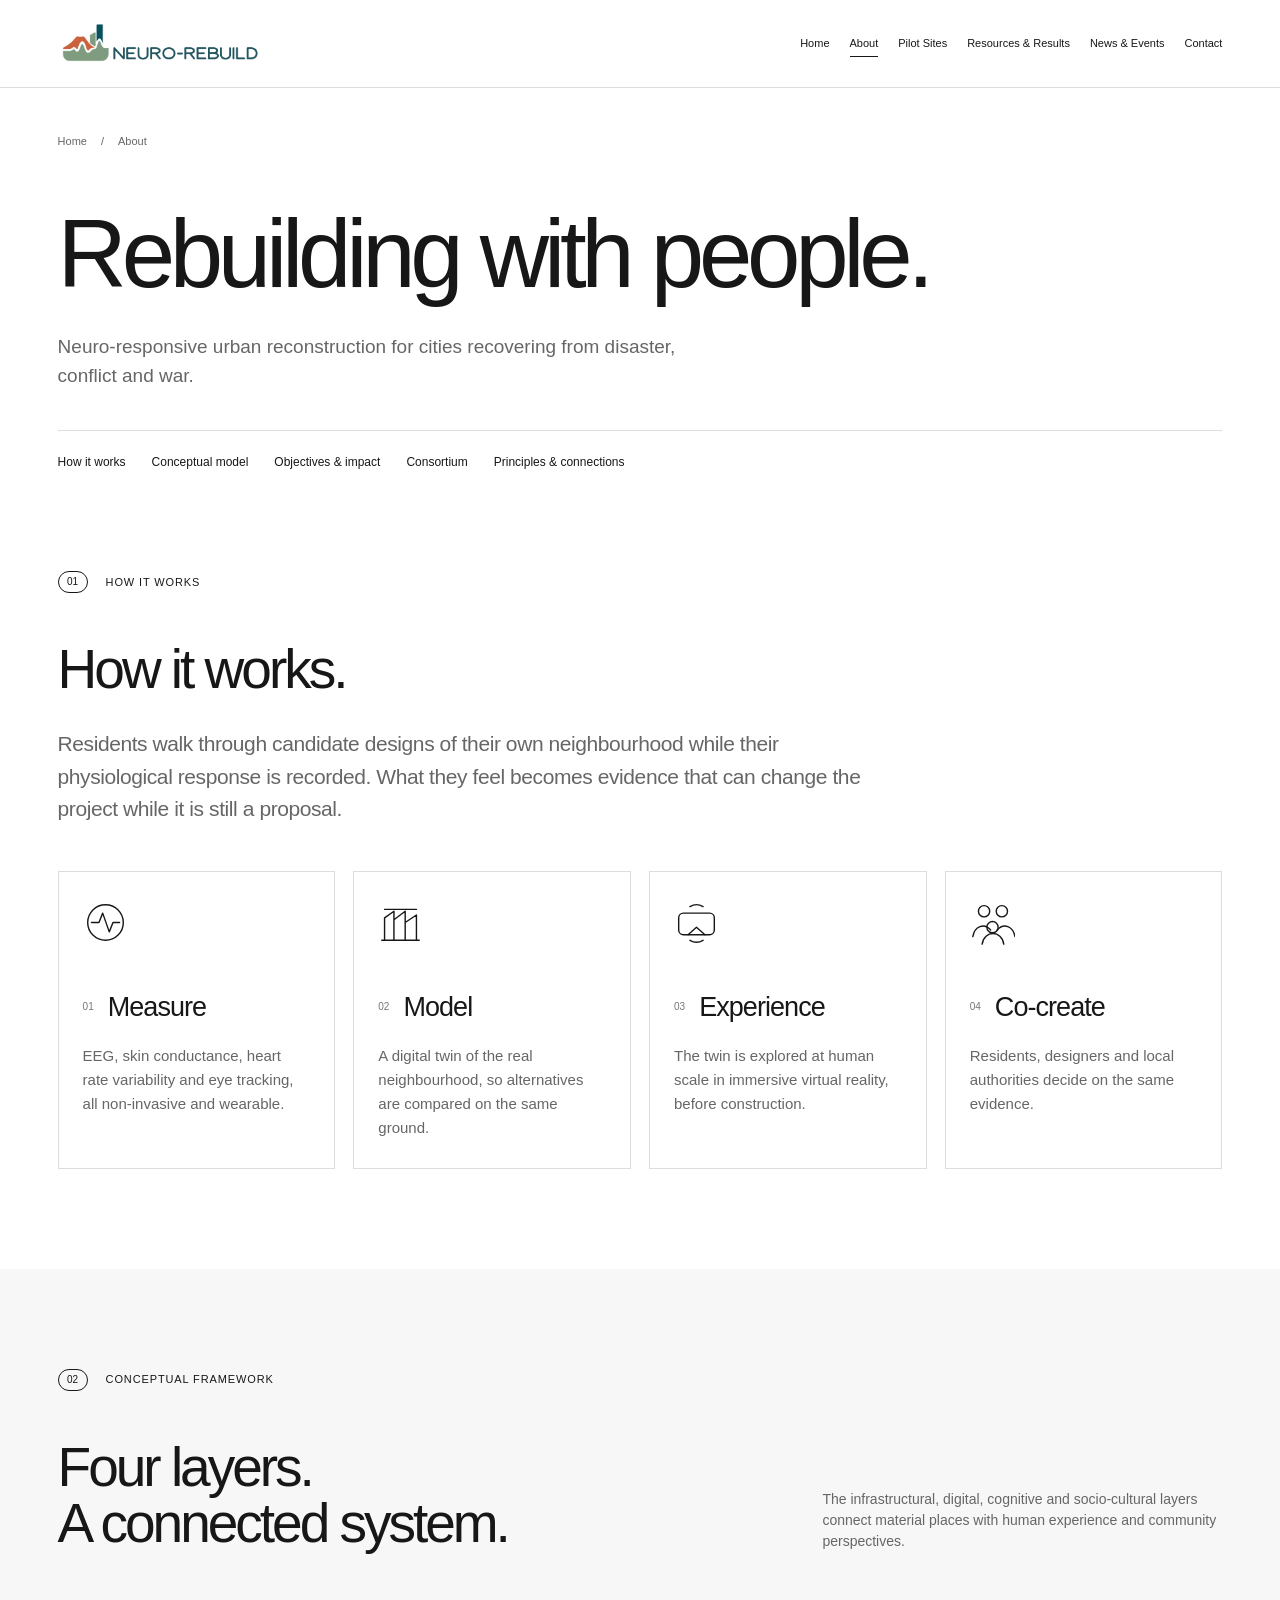
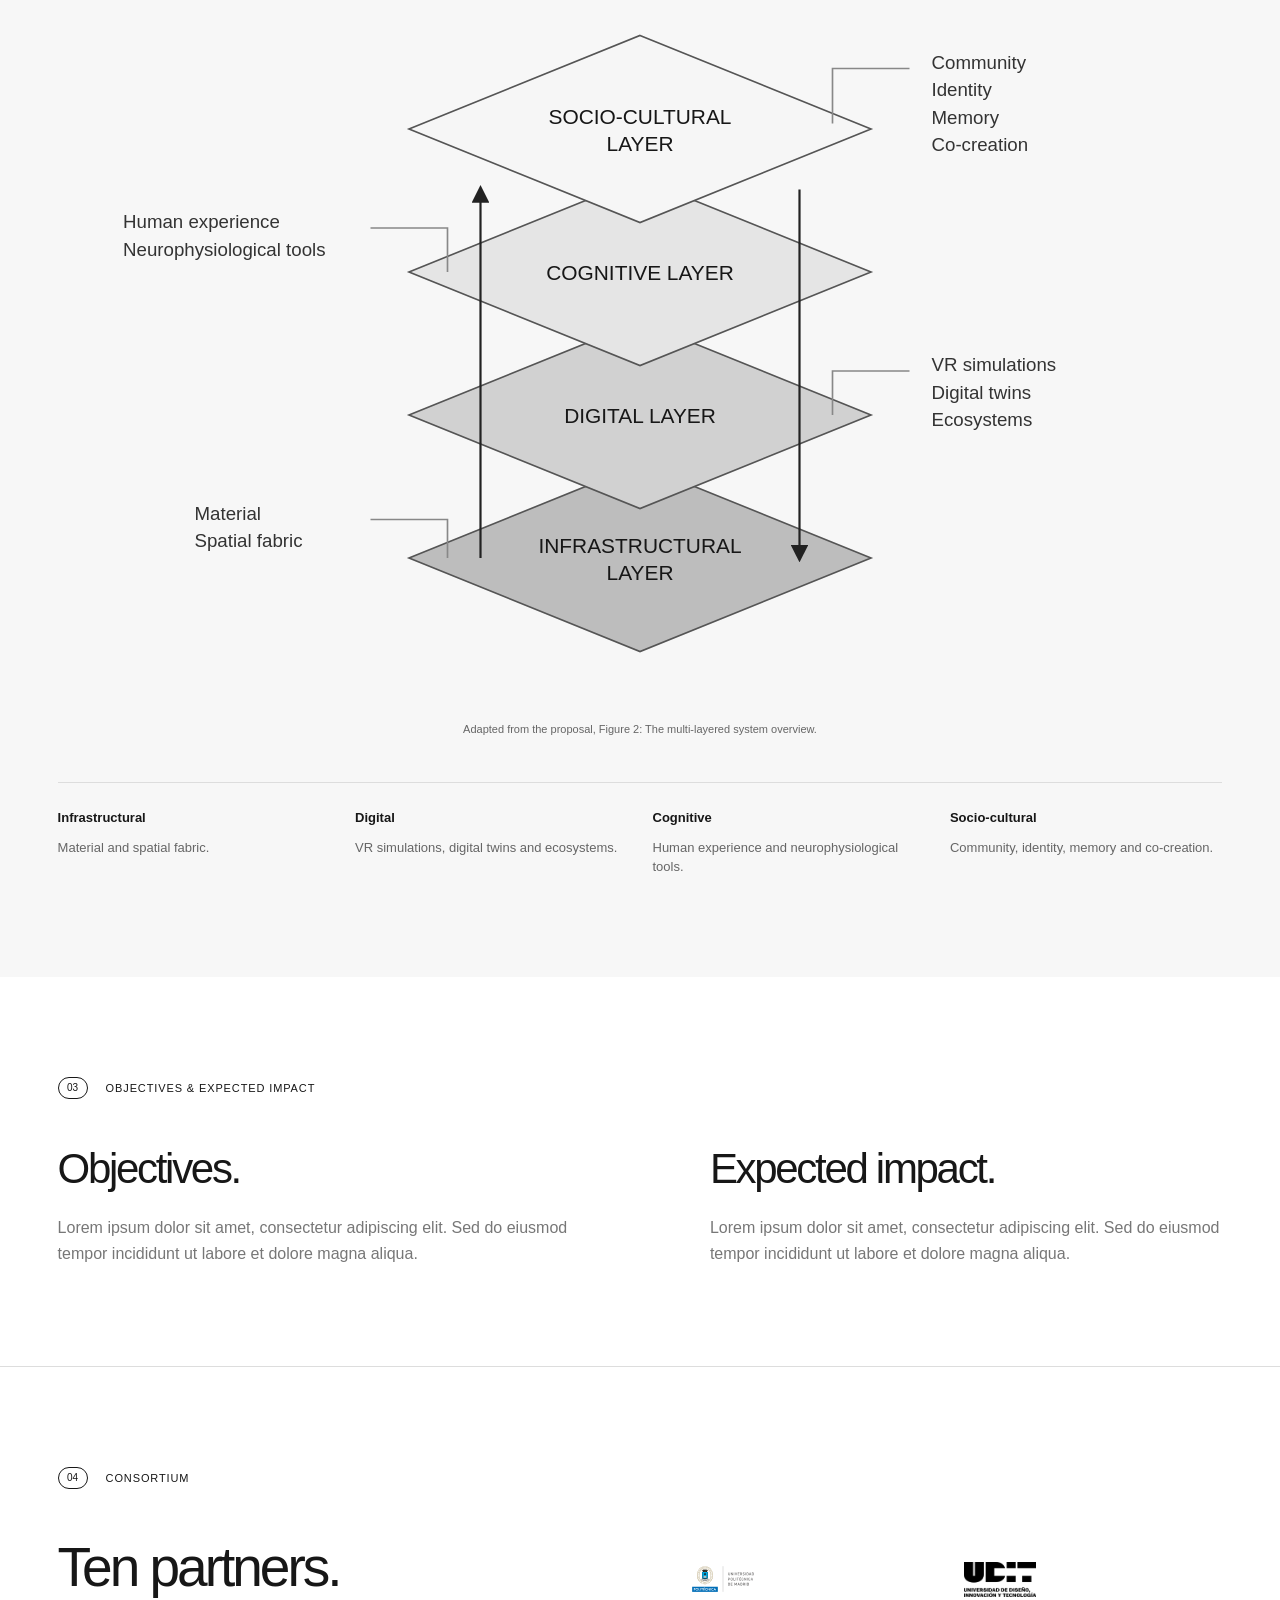
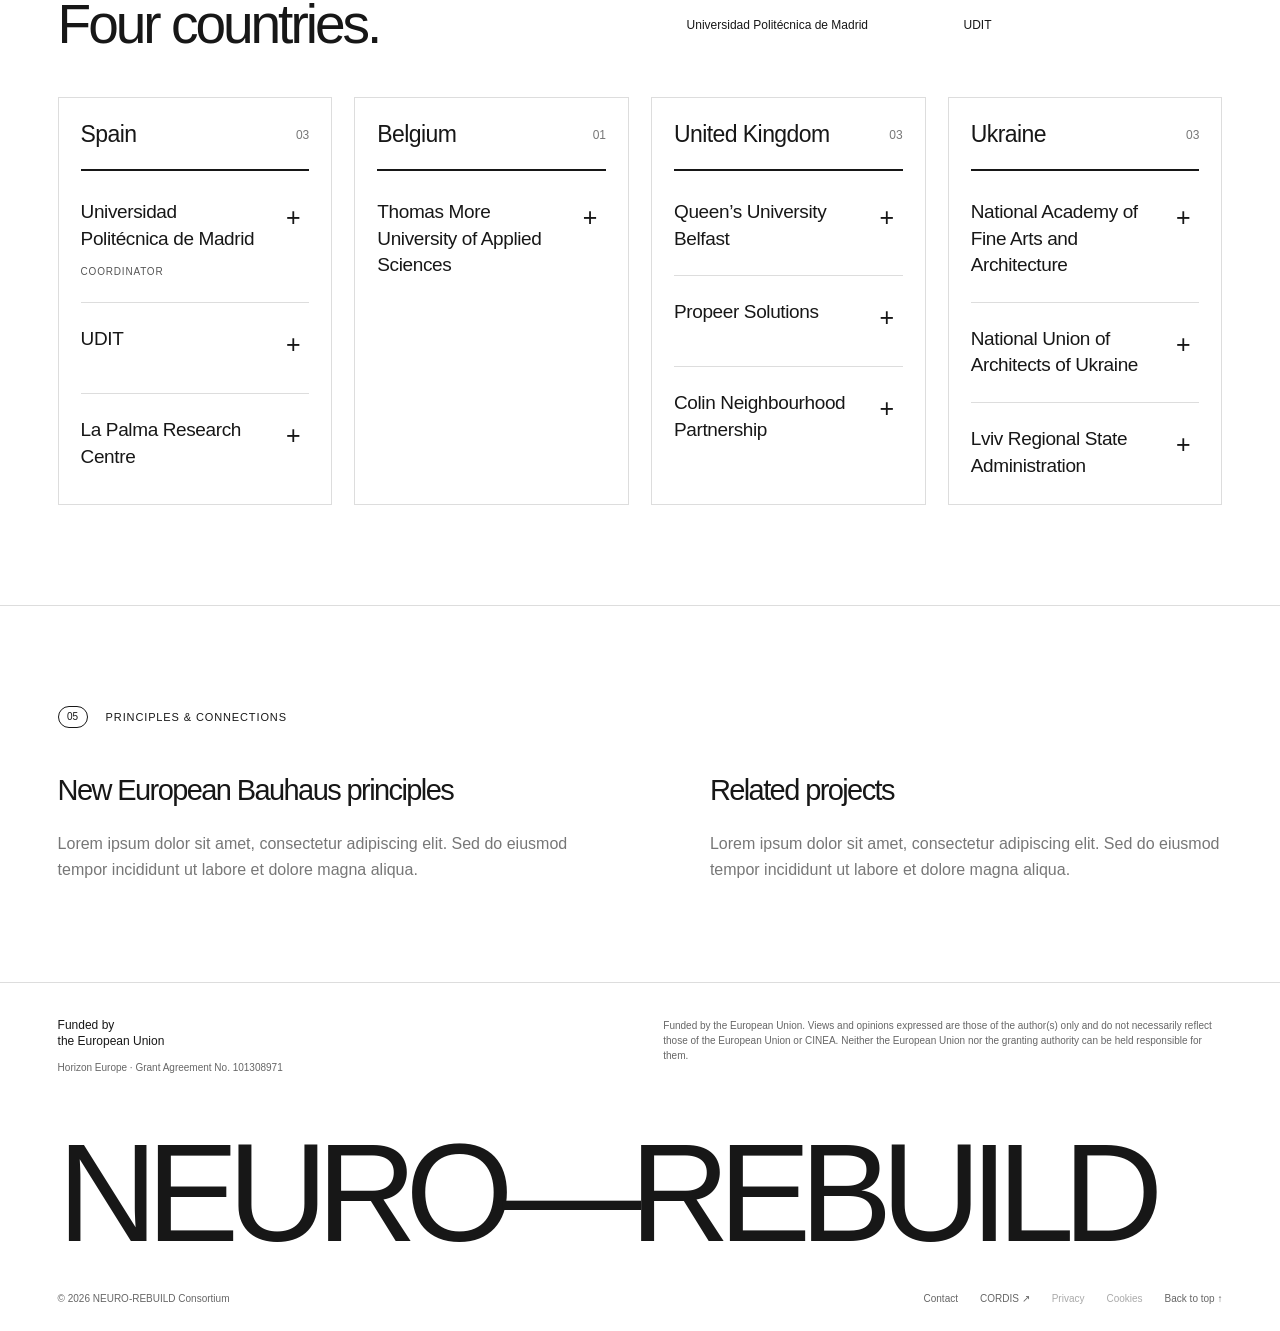
==== commit 3643232c: "Update about.html" ====
--- a/html/about.html
+++ b/html/about.html
@@ -25,7 +25,7 @@
 <section class="page-hero wrap">
 <div class="breadcrumb"><a href="index.html">Home</a><span>/</span><span>About</span></div>
 <h1 class="destination-title">Rebuilding with people.</h1>
-<p class="destination-intro">Neuro-responsive urban reconstruction for inclusive and sustainable environments.</p>
+<p class="destination-intro">Neuro-responsive urban reconstruction for cities recovering from disaster, conflict and war.</p>
 <nav class="about-sections" aria-label="About sections"><a href="#how-it-works">How it works</a><a href="#concept-model">Conceptual model</a><a href="#objectives">Objectives & impact</a><a href="#consortium">Consortium</a><a href="#principles">Principles & connections</a></nav></section>
 <section class="section wrap how-it-works" id="how-it-works">
 <div class="section-label"><span>01</span>HOW IT WORKS</div>
